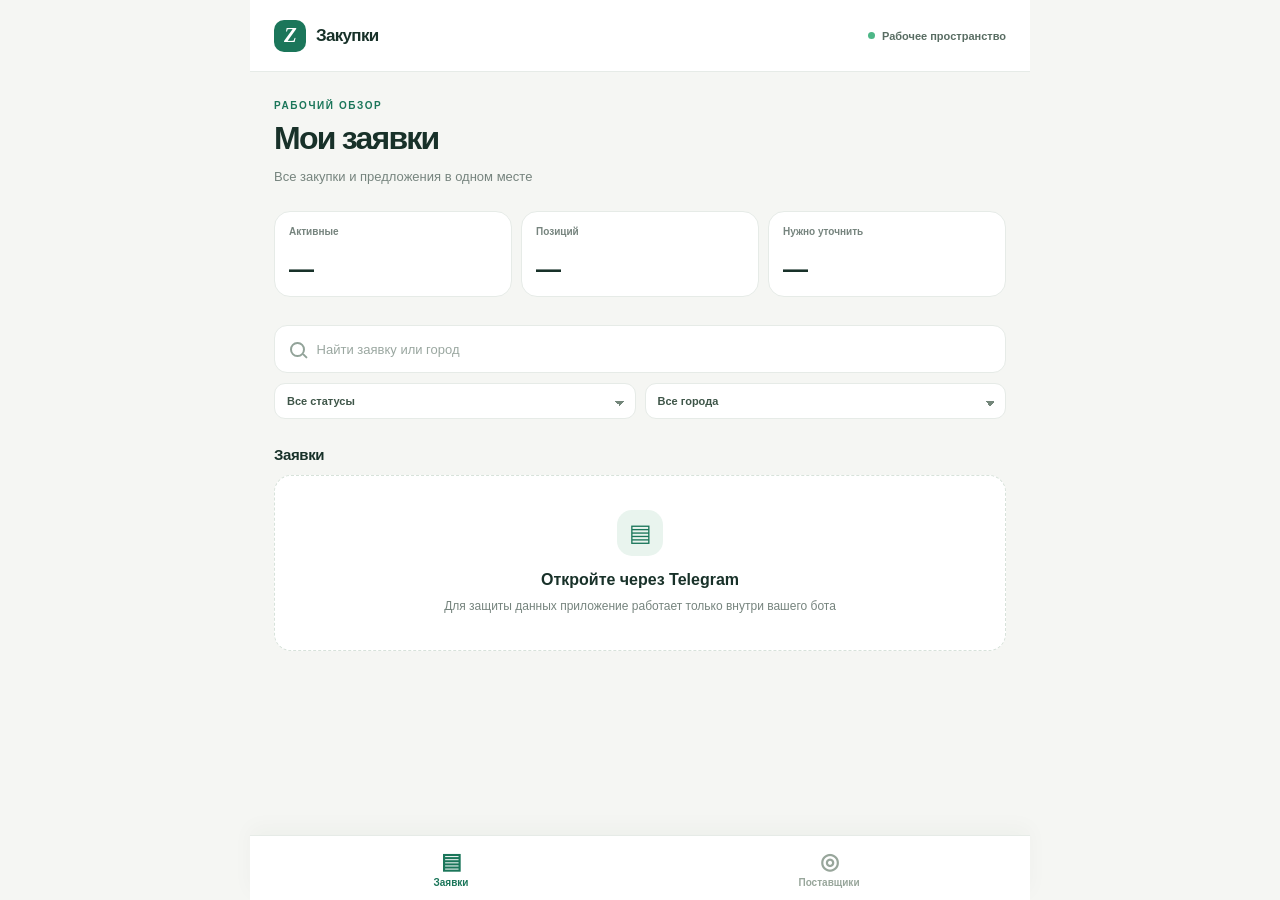
==== mini_app/index.html @ 844bc6dc "Add Telegram procurement mini app" ====
<!doctype html>
<html lang="ru">
<head>
  <meta charset="utf-8">
  <meta name="viewport" content="width=device-width,initial-scale=1,viewport-fit=cover">
  <meta name="theme-color" content="#f5f6f3">
  <title>Закупки · Мои заявки</title>
  <link rel="stylesheet" href="./app.css">
  <script src="https://telegram.org/js/telegram-web-app.js"></script>
  <script defer src="./app.js"></script>
</head>
<body>
  <div class="shell">
    <header class="topbar">
      <div class="brand"><span class="brand-mark">Z</span><span>Закупки</span></div>
      <div class="account"><span class="online-dot"></span><span id="account-name">Рабочее пространство</span></div>
    </header>
    <main>
      <section class="hero">
        <p class="eyebrow">РАБОЧИЙ ОБЗОР</p>
        <h1 id="page-title">Мои заявки</h1>
        <p id="page-subtitle" class="subtitle">Все закупки и предложения в одном месте</p>
      </section>
      <section class="stats" aria-label="Сводка">
        <div class="stat"><span>Активные</span><strong id="active-count">—</strong></div>
        <div class="stat"><span>Позиций</span><strong id="items-count">—</strong></div>
        <div class="stat"><span>Нужно уточнить</span><strong id="attention-count">—</strong></div>
      </section>
      <section id="controls" class="controls">
        <label class="search"><span class="search-icon" aria-hidden="true"></span><input id="search" type="search" placeholder="Найти заявку или город" autocomplete="off" aria-label="Поиск"></label>
        <div class="filter-row">
          <select id="status-filter" aria-label="Статус заявки">
            <option value="">Все статусы</option>
            <option value="draft">Черновик</option>
            <option value="needs_clarification">Нужно уточнить</option>
            <option value="ready">Готова к поиску</option>
            <option value="researching">Поиск</option>
            <option value="contacting">Поставщики</option>
            <option value="evaluating">Оценка</option>
            <option value="report_ready">Отчёт готов</option>
            <option value="selected">Выбрана</option>
            <option value="closed">Закрыта</option>
            <option value="cancelled">Отменена</option>
          </select>
          <select id="city-filter" aria-label="Город"><option value="">Все города</option></select>
        </div>
      </section>
      <section id="list-section" class="list-section">
        <div class="section-head"><h2 id="list-title">Заявки</h2><span id="result-count"></span></div>
        <div id="list" class="list" aria-live="polite"></div>
        <button id="load-more" class="load-more" hidden>Показать ещё</button>
      </section>
    </main>
    <nav class="bottom-nav" aria-label="Разделы">
      <button class="nav-item active" data-tab="cases"><span class="nav-symbol">▤</span><span>Заявки</span></button>
      <button class="nav-item" data-tab="suppliers"><span class="nav-symbol">◎</span><span>Поставщики</span></button>
    </nav>
  </div>
  <dialog id="detail" class="detail">
    <div class="detail-top"><button id="close-detail" class="back" aria-label="Назад">←</button><span>Заявка</span></div>
    <div id="detail-content"></div>
  </dialog>
  <div id="toast" class="toast" role="status" hidden></div>
</body>
</html>
---- mini_app/app.css ----
:root{--bg:#f5f6f3;--surface:#fff;--ink:#183129;--muted:#76847e;--green:#1b765a;--soft:#e9f4ee;--line:#e6ebe7;--amber:#b4782f;--amber-bg:#fff4e5;--red:#b65d54;--red-bg:#fbeeea;font-family:Arial,sans-serif;color:var(--ink)}
*{box-sizing:border-box}body{margin:0;background:var(--bg)}button,input,select{font:inherit}button{cursor:pointer}.shell{max-width:780px;margin:auto;min-height:100vh;padding-bottom:calc(90px + env(safe-area-inset-bottom))}
.topbar{height:72px;padding:0 24px;display:flex;justify-content:space-between;align-items:center;border-bottom:1px solid var(--line);background:var(--surface)}.brand{display:flex;align-items:center;gap:10px;font-size:17px;font-weight:800;letter-spacing:-.04em}.brand-mark{display:grid;place-items:center;width:32px;height:32px;border-radius:10px;background:var(--green);color:white;font-family:Georgia,serif;font-style:italic;font-size:21px}.account{display:flex;align-items:center;gap:7px;max-width:48%;font-size:11px;font-weight:700;color:#596d63;white-space:nowrap;overflow:hidden;text-overflow:ellipsis}.online-dot{flex:none;width:7px;height:7px;border-radius:50%;background:#4db787}
main{padding:28px 24px}.eyebrow{margin:0 0 9px;font:700 10px "DM Sans",sans-serif;letter-spacing:.16em;color:var(--green)}h1{font-size:32px;line-height:1.15;letter-spacing:-.055em;margin:0;font-weight:800}.subtitle{margin:10px 0 0;color:var(--muted);font-size:13px;line-height:1.5}.stats{display:grid;grid-template-columns:repeat(3,1fr);gap:9px;margin:25px 0 28px}.stat{min-height:86px;padding:14px;border:1px solid var(--line);background:white;border-radius:16px;display:flex;flex-direction:column;justify-content:space-between}.stat span{font-size:10px;color:var(--muted);font-weight:700}.stat strong{font-size:25px;letter-spacing:-.06em;line-height:1}
.controls{margin-bottom:27px}.search{height:48px;background:white;border:1px solid var(--line);border-radius:13px;display:flex;align-items:center;gap:10px;padding:0 15px}.search:focus-within{border-color:var(--green);box-shadow:0 0 0 3px #1b765a14}.search input{width:100%;border:0;outline:0;background:transparent;font-size:13px;color:var(--ink)}.search input::placeholder{color:#9aa7a0}.search-icon{width:15px;height:15px;border:2px solid #92a399;border-radius:50%;position:relative}.search-icon:after{content:"";width:6px;height:2px;background:#92a399;position:absolute;right:-5px;bottom:-2px;transform:rotate(45deg);border-radius:2px}.filter-row{display:flex;gap:9px;margin-top:10px}.filter-row select{appearance:none;background:white;border:1px solid var(--line);border-radius:11px;min-width:0;flex:1;padding:11px 27px 11px 12px;color:#3e5548;font-size:11px;font-weight:700;background-image:linear-gradient(45deg,transparent 50%,#73867a 50%),linear-gradient(135deg,#73867a 50%,transparent 50%);background-position:calc(100% - 15px) 17px,calc(100% - 10px) 17px;background-size:5px 5px;background-repeat:no-repeat}
.section-head{display:flex;justify-content:space-between;align-items:center;margin:0 0 12px}.section-head h2{font-size:15px;letter-spacing:-.025em;margin:0}.section-head span{font-size:11px;color:var(--muted);font-weight:700}.list{display:grid;gap:10px}.case-card,.supplier-card{width:100%;text-align:left;background:white;border:1px solid var(--line);border-radius:16px;padding:17px;box-shadow:0 3px 12px #1d3e2905;transition:transform .15s,border-color .15s}.case-card:active,.supplier-card:active{transform:scale(.99)}.case-card:hover,.supplier-card:hover{border-color:#b7d4c3}.card-top{display:flex;justify-content:space-between;gap:12px;align-items:flex-start}.card-title{font-size:14px;font-weight:800;letter-spacing:-.025em;line-height:1.4}.card-chevron{font-size:21px;color:#a8b8ad;line-height:1}.card-meta{display:flex;flex-wrap:wrap;gap:7px 13px;color:var(--muted);font-size:11px;margin-top:10px}.card-foot{display:flex;justify-content:space-between;align-items:center;border-top:1px solid #f0f2ef;margin-top:14px;padding-top:13px;font-size:11px;color:#7a8981}.badge{display:inline-flex;align-items:center;border-radius:7px;padding:5px 8px;background:var(--soft);color:var(--green);font-size:10px;font-weight:800}.badge.warn{background:var(--amber-bg);color:var(--amber)}.badge.mute{background:#eff1f0;color:#697b72}.badge.danger{background:var(--red-bg);color:var(--red)}
.empty{padding:34px 24px;text-align:center;background:white;border:1px dashed #d7e2da;border-radius:17px}.empty-symbol{width:46px;height:46px;margin:0 auto 15px;border-radius:15px;background:var(--soft);color:var(--green);display:grid;place-items:center;font-size:24px}.empty h3{margin:0 0 8px;font-size:16px}.empty p{margin:0;color:var(--muted);font-size:12px;line-height:1.6}.load-more{width:100%;padding:13px;margin-top:14px;border:1px solid var(--line);border-radius:11px;background:white;color:var(--green);font-size:12px;font-weight:800}
.bottom-nav{position:fixed;left:50%;bottom:0;transform:translateX(-50%);width:min(100%,780px);display:flex;z-index:10;background:#fff;border-top:1px solid var(--line);padding:10px 12px calc(9px + env(safe-area-inset-bottom));box-shadow:0 -8px 20px #1d3e2908}.nav-item{flex:1;background:none;border:0;color:#98a69b;display:grid;justify-items:center;gap:2px;font-size:10px;font-weight:800;padding:3px}.nav-item.active{color:var(--green)}.nav-symbol{font-size:22px;line-height:1.2}
.detail{position:fixed;inset:0;width:min(100%,780px);height:100%;max-height:none;margin:auto;border:0;background:var(--bg);padding:0;overflow:auto;color:var(--ink)}.detail::backdrop{background:#10251cb0}.detail-top{height:64px;padding:0 20px;display:flex;align-items:center;gap:17px;background:white;border-bottom:1px solid var(--line);font-size:13px;font-weight:800}.back{border:0;background:none;font-size:23px;color:var(--ink);padding:4px}.detail-body{padding:23px 20px 45px}.detail-body h2{font-size:24px;letter-spacing:-.05em;line-height:1.25;margin:12px 0 5px}.detail-sub{font-size:12px;color:var(--muted);margin:0 0 22px}.info-grid{display:grid;grid-template-columns:1fr 1fr;gap:10px;margin:20px 0}.info-cell,.item-card{background:white;border:1px solid var(--line);border-radius:13px;padding:14px}.info-cell small{display:block;font-size:10px;color:var(--muted);margin-bottom:7px}.info-cell strong{font-size:12px}.detail-body h3{font-size:14px;margin:25px 0 12px}.item-card{margin-bottom:9px}.item-head{display:flex;justify-content:space-between;gap:12px;font-size:12px;font-weight:800}.item-spec{color:var(--muted);font-size:11px;line-height:1.55;white-space:pre-wrap;margin:9px 0 0}.offer-line{border-top:1px solid var(--line);margin-top:12px;padding-top:12px;font-size:11px;color:#4c6757}.offer-line strong{display:block;color:var(--ink);font-size:12px;margin-bottom:3px}.toast{position:fixed;left:50%;bottom:86px;transform:translateX(-50%);background:#183129;color:white;border-radius:11px;padding:11px 16px;font-size:12px;z-index:20}
@media(max-width:380px){main{padding:23px 17px}.topbar{padding:0 17px}.stat{padding:11px}.stat span{font-size:9px}.stat strong{font-size:23px}}
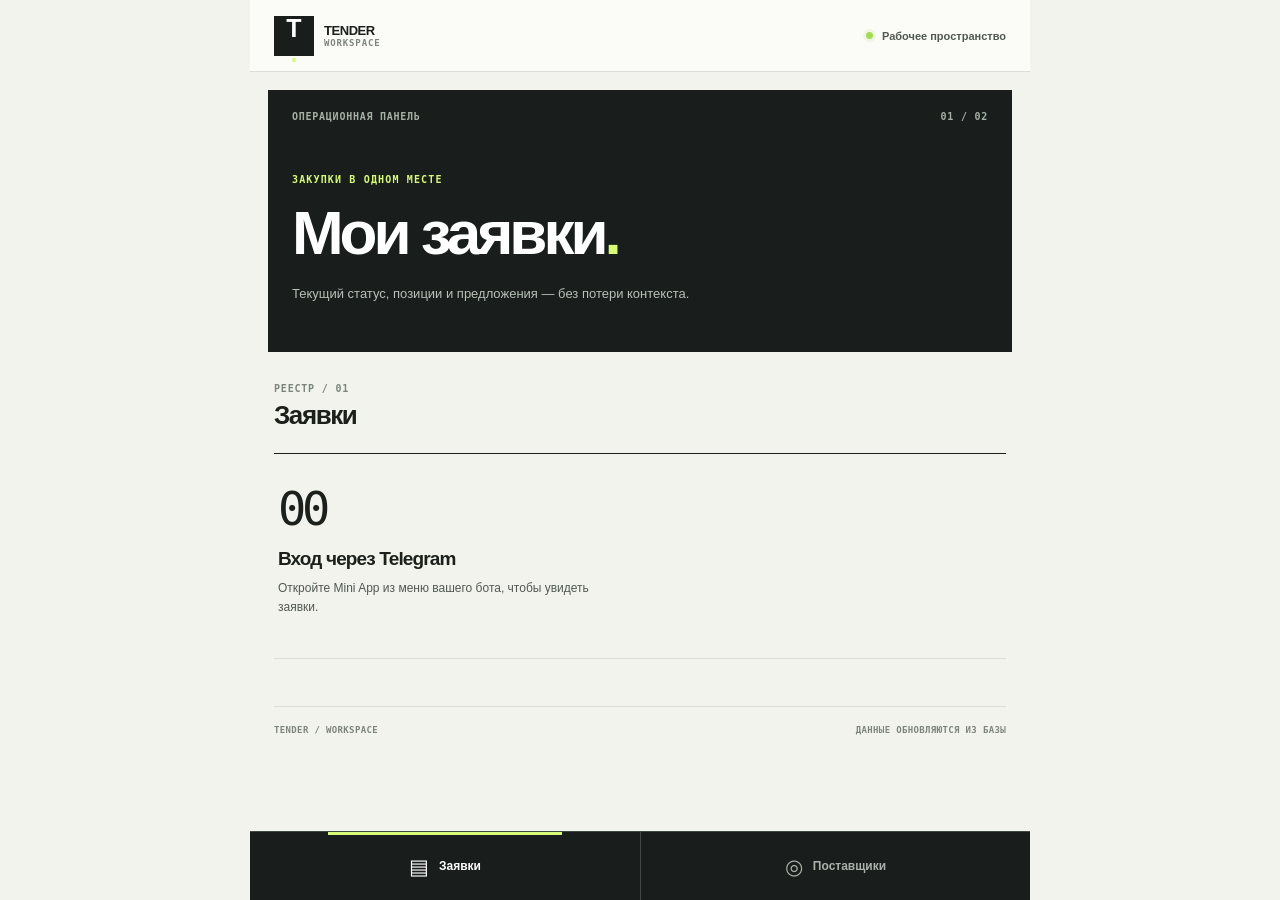
==== commit 7ea41c0e: "Refresh Mini App design and audit production readiness" ====
--- a/mini_app/index.html
+++ b/mini_app/index.html
@@ -3,8 +3,8 @@
 <head>
   <meta charset="utf-8">
   <meta name="viewport" content="width=device-width,initial-scale=1,viewport-fit=cover">
-  <meta name="theme-color" content="#f5f6f3">
-  <title>Закупки · Мои заявки</title>
+  <meta name="theme-color" content="#191d1b">
+  <title>Tender — рабочее пространство</title>
   <link rel="stylesheet" href="./app.css">
   <script src="https://telegram.org/js/telegram-web-app.js"></script>
   <script defer src="./app.js"></script>
@@ -12,52 +12,62 @@
 <body>
   <div class="shell">
     <header class="topbar">
-      <div class="brand"><span class="brand-mark">Z</span><span>Закупки</span></div>
+      <div class="brand" aria-label="Tender">
+        <span class="brand-mark">T<span>.</span></span>
+        <span class="brand-name">TENDER<small>WORKSPACE</small></span>
+      </div>
       <div class="account"><span class="online-dot"></span><span id="account-name">Рабочее пространство</span></div>
     </header>
     <main>
       <section class="hero">
-        <p class="eyebrow">РАБОЧИЙ ОБЗОР</p>
-        <h1 id="page-title">Мои заявки</h1>
-        <p id="page-subtitle" class="subtitle">Все закупки и предложения в одном месте</p>
-      </section>
-      <section class="stats" aria-label="Сводка">
-        <div class="stat"><span>Активные</span><strong id="active-count">—</strong></div>
-        <div class="stat"><span>Позиций</span><strong id="items-count">—</strong></div>
-        <div class="stat"><span>Нужно уточнить</span><strong id="attention-count">—</strong></div>
-      </section>
-      <section id="controls" class="controls">
-        <label class="search"><span class="search-icon" aria-hidden="true"></span><input id="search" type="search" placeholder="Найти заявку или город" autocomplete="off" aria-label="Поиск"></label>
-        <div class="filter-row">
-          <select id="status-filter" aria-label="Статус заявки">
-            <option value="">Все статусы</option>
-            <option value="draft">Черновик</option>
-            <option value="needs_clarification">Нужно уточнить</option>
-            <option value="ready">Готова к поиску</option>
-            <option value="researching">Поиск</option>
-            <option value="contacting">Поставщики</option>
-            <option value="evaluating">Оценка</option>
-            <option value="report_ready">Отчёт готов</option>
-            <option value="selected">Выбрана</option>
-            <option value="closed">Закрыта</option>
-            <option value="cancelled">Отменена</option>
-          </select>
-          <select id="city-filter" aria-label="Город"><option value="">Все города</option></select>
+        <div class="hero-top"><span>ОПЕРАЦИОННАЯ ПАНЕЛЬ</span><span id="page-index">01 / 02</span></div>
+        <div class="hero-copy">
+          <p class="eyebrow">ЗАКУПКИ В ОДНОМ МЕСТЕ</p>
+          <h1><span id="page-title">Мои заявки</span><span class="hero-dot">.</span></h1>
+          <p id="page-subtitle" class="subtitle">Текущий статус, позиции и предложения — без потери контекста.</p>
+        </div>
+        <div class="stats" aria-label="Сводка">
+          <div class="stat"><span>01 / АКТИВНЫЕ</span><strong id="active-count">—</strong></div>
+          <div class="stat"><span>02 / ПОЗИЦИИ</span><strong id="items-count">—</strong></div>
+          <div class="stat stat-alert"><span>03 / УТОЧНИТЬ</span><strong id="attention-count">—</strong></div>
         </div>
       </section>
-      <section id="list-section" class="list-section">
-        <div class="section-head"><h2 id="list-title">Заявки</h2><span id="result-count"></span></div>
+      <section class="registry">
+        <div class="section-head">
+          <div><p id="section-kicker" class="section-kicker">РЕЕСТР / 01</p><h2 id="list-title">Заявки</h2></div>
+          <div class="section-actions"><span id="result-count"></span><button id="refresh" class="refresh" type="button" aria-label="Обновить данные" title="Обновить данные">↻</button></div>
+        </div>
+        <div id="controls" class="controls">
+          <label class="search"><span class="search-icon" aria-hidden="true"></span><input id="search" type="search" placeholder="Поиск по заявкам и городам" autocomplete="off" aria-label="Поиск"></label>
+          <div class="filter-row">
+            <select id="status-filter" aria-label="Статус заявки">
+              <option value="">Все статусы</option>
+              <option value="draft">Черновик</option>
+              <option value="needs_clarification">Нужно уточнить</option>
+              <option value="ready">Готова к поиску</option>
+              <option value="researching">Поиск</option>
+              <option value="contacting">Поставщики</option>
+              <option value="evaluating">Оценка</option>
+              <option value="report_ready">Отчёт готов</option>
+              <option value="selected">Выбрана</option>
+              <option value="closed">Закрыта</option>
+              <option value="cancelled">Отменена</option>
+            </select>
+            <select id="city-filter" aria-label="Город"><option value="">Все города</option></select>
+          </div>
+        </div>
         <div id="list" class="list" aria-live="polite"></div>
-        <button id="load-more" class="load-more" hidden>Показать ещё</button>
+        <button id="load-more" class="load-more" type="button" hidden>ПОКАЗАТЬ ЕЩЁ <span>↓</span></button>
       </section>
+      <footer class="page-foot"><span>TENDER / WORKSPACE</span><span>ДАННЫЕ ОБНОВЛЯЮТСЯ ИЗ БАЗЫ</span></footer>
     </main>
     <nav class="bottom-nav" aria-label="Разделы">
-      <button class="nav-item active" data-tab="cases"><span class="nav-symbol">▤</span><span>Заявки</span></button>
-      <button class="nav-item" data-tab="suppliers"><span class="nav-symbol">◎</span><span>Поставщики</span></button>
+      <button class="nav-item active" data-tab="cases" type="button" aria-pressed="true"><span class="nav-symbol">▤</span><span>Заявки</span></button>
+      <button class="nav-item" data-tab="suppliers" type="button" aria-pressed="false"><span class="nav-symbol">◎</span><span>Поставщики</span></button>
     </nav>
   </div>
   <dialog id="detail" class="detail">
-    <div class="detail-top"><button id="close-detail" class="back" aria-label="Назад">←</button><span>Заявка</span></div>
+    <div class="detail-top"><button id="close-detail" class="back" type="button" aria-label="Назад">←</button><span>КАРТОЧКА ЗАЯВКИ</span><span class="detail-top-mark">T.</span></div>
     <div id="detail-content"></div>
   </dialog>
   <div id="toast" class="toast" role="status" hidden></div>
--- a/mini_app/app.css
+++ b/mini_app/app.css
@@ -1,10 +1,128 @@
-:root{--bg:#f5f6f3;--surface:#fff;--ink:#183129;--muted:#76847e;--green:#1b765a;--soft:#e9f4ee;--line:#e6ebe7;--amber:#b4782f;--amber-bg:#fff4e5;--red:#b65d54;--red-bg:#fbeeea;font-family:Arial,sans-serif;color:var(--ink)}
-*{box-sizing:border-box}body{margin:0;background:var(--bg)}button,input,select{font:inherit}button{cursor:pointer}.shell{max-width:780px;margin:auto;min-height:100vh;padding-bottom:calc(90px + env(safe-area-inset-bottom))}
-.topbar{height:72px;padding:0 24px;display:flex;justify-content:space-between;align-items:center;border-bottom:1px solid var(--line);background:var(--surface)}.brand{display:flex;align-items:center;gap:10px;font-size:17px;font-weight:800;letter-spacing:-.04em}.brand-mark{display:grid;place-items:center;width:32px;height:32px;border-radius:10px;background:var(--green);color:white;font-family:Georgia,serif;font-style:italic;font-size:21px}.account{display:flex;align-items:center;gap:7px;max-width:48%;font-size:11px;font-weight:700;color:#596d63;white-space:nowrap;overflow:hidden;text-overflow:ellipsis}.online-dot{flex:none;width:7px;height:7px;border-radius:50%;background:#4db787}
-main{padding:28px 24px}.eyebrow{margin:0 0 9px;font:700 10px "DM Sans",sans-serif;letter-spacing:.16em;color:var(--green)}h1{font-size:32px;line-height:1.15;letter-spacing:-.055em;margin:0;font-weight:800}.subtitle{margin:10px 0 0;color:var(--muted);font-size:13px;line-height:1.5}.stats{display:grid;grid-template-columns:repeat(3,1fr);gap:9px;margin:25px 0 28px}.stat{min-height:86px;padding:14px;border:1px solid var(--line);background:white;border-radius:16px;display:flex;flex-direction:column;justify-content:space-between}.stat span{font-size:10px;color:var(--muted);font-weight:700}.stat strong{font-size:25px;letter-spacing:-.06em;line-height:1}
-.controls{margin-bottom:27px}.search{height:48px;background:white;border:1px solid var(--line);border-radius:13px;display:flex;align-items:center;gap:10px;padding:0 15px}.search:focus-within{border-color:var(--green);box-shadow:0 0 0 3px #1b765a14}.search input{width:100%;border:0;outline:0;background:transparent;font-size:13px;color:var(--ink)}.search input::placeholder{color:#9aa7a0}.search-icon{width:15px;height:15px;border:2px solid #92a399;border-radius:50%;position:relative}.search-icon:after{content:"";width:6px;height:2px;background:#92a399;position:absolute;right:-5px;bottom:-2px;transform:rotate(45deg);border-radius:2px}.filter-row{display:flex;gap:9px;margin-top:10px}.filter-row select{appearance:none;background:white;border:1px solid var(--line);border-radius:11px;min-width:0;flex:1;padding:11px 27px 11px 12px;color:#3e5548;font-size:11px;font-weight:700;background-image:linear-gradient(45deg,transparent 50%,#73867a 50%),linear-gradient(135deg,#73867a 50%,transparent 50%);background-position:calc(100% - 15px) 17px,calc(100% - 10px) 17px;background-size:5px 5px;background-repeat:no-repeat}
-.section-head{display:flex;justify-content:space-between;align-items:center;margin:0 0 12px}.section-head h2{font-size:15px;letter-spacing:-.025em;margin:0}.section-head span{font-size:11px;color:var(--muted);font-weight:700}.list{display:grid;gap:10px}.case-card,.supplier-card{width:100%;text-align:left;background:white;border:1px solid var(--line);border-radius:16px;padding:17px;box-shadow:0 3px 12px #1d3e2905;transition:transform .15s,border-color .15s}.case-card:active,.supplier-card:active{transform:scale(.99)}.case-card:hover,.supplier-card:hover{border-color:#b7d4c3}.card-top{display:flex;justify-content:space-between;gap:12px;align-items:flex-start}.card-title{font-size:14px;font-weight:800;letter-spacing:-.025em;line-height:1.4}.card-chevron{font-size:21px;color:#a8b8ad;line-height:1}.card-meta{display:flex;flex-wrap:wrap;gap:7px 13px;color:var(--muted);font-size:11px;margin-top:10px}.card-foot{display:flex;justify-content:space-between;align-items:center;border-top:1px solid #f0f2ef;margin-top:14px;padding-top:13px;font-size:11px;color:#7a8981}.badge{display:inline-flex;align-items:center;border-radius:7px;padding:5px 8px;background:var(--soft);color:var(--green);font-size:10px;font-weight:800}.badge.warn{background:var(--amber-bg);color:var(--amber)}.badge.mute{background:#eff1f0;color:#697b72}.badge.danger{background:var(--red-bg);color:var(--red)}
-.empty{padding:34px 24px;text-align:center;background:white;border:1px dashed #d7e2da;border-radius:17px}.empty-symbol{width:46px;height:46px;margin:0 auto 15px;border-radius:15px;background:var(--soft);color:var(--green);display:grid;place-items:center;font-size:24px}.empty h3{margin:0 0 8px;font-size:16px}.empty p{margin:0;color:var(--muted);font-size:12px;line-height:1.6}.load-more{width:100%;padding:13px;margin-top:14px;border:1px solid var(--line);border-radius:11px;background:white;color:var(--green);font-size:12px;font-weight:800}
-.bottom-nav{position:fixed;left:50%;bottom:0;transform:translateX(-50%);width:min(100%,780px);display:flex;z-index:10;background:#fff;border-top:1px solid var(--line);padding:10px 12px calc(9px + env(safe-area-inset-bottom));box-shadow:0 -8px 20px #1d3e2908}.nav-item{flex:1;background:none;border:0;color:#98a69b;display:grid;justify-items:center;gap:2px;font-size:10px;font-weight:800;padding:3px}.nav-item.active{color:var(--green)}.nav-symbol{font-size:22px;line-height:1.2}
-.detail{position:fixed;inset:0;width:min(100%,780px);height:100%;max-height:none;margin:auto;border:0;background:var(--bg);padding:0;overflow:auto;color:var(--ink)}.detail::backdrop{background:#10251cb0}.detail-top{height:64px;padding:0 20px;display:flex;align-items:center;gap:17px;background:white;border-bottom:1px solid var(--line);font-size:13px;font-weight:800}.back{border:0;background:none;font-size:23px;color:var(--ink);padding:4px}.detail-body{padding:23px 20px 45px}.detail-body h2{font-size:24px;letter-spacing:-.05em;line-height:1.25;margin:12px 0 5px}.detail-sub{font-size:12px;color:var(--muted);margin:0 0 22px}.info-grid{display:grid;grid-template-columns:1fr 1fr;gap:10px;margin:20px 0}.info-cell,.item-card{background:white;border:1px solid var(--line);border-radius:13px;padding:14px}.info-cell small{display:block;font-size:10px;color:var(--muted);margin-bottom:7px}.info-cell strong{font-size:12px}.detail-body h3{font-size:14px;margin:25px 0 12px}.item-card{margin-bottom:9px}.item-head{display:flex;justify-content:space-between;gap:12px;font-size:12px;font-weight:800}.item-spec{color:var(--muted);font-size:11px;line-height:1.55;white-space:pre-wrap;margin:9px 0 0}.offer-line{border-top:1px solid var(--line);margin-top:12px;padding-top:12px;font-size:11px;color:#4c6757}.offer-line strong{display:block;color:var(--ink);font-size:12px;margin-bottom:3px}.toast{position:fixed;left:50%;bottom:86px;transform:translateX(-50%);background:#183129;color:white;border-radius:11px;padding:11px 16px;font-size:12px;z-index:20}
-@media(max-width:380px){main{padding:23px 17px}.topbar{padding:0 17px}.stat{padding:11px}.stat span{font-size:9px}.stat strong{font-size:23px}}
+:root {
+  --paper: #f3f3ee;
+  --surface: #fbfbf8;
+  --ink: #1b201c;
+  --ink-soft: #4f5951;
+  --muted: #7b857c;
+  --line: #d9ded6;
+  --lime: #d5fb78;
+  --dark: #191d1b;
+  --dark-line: #404942;
+  --danger: #a34139;
+  --warning: #8a5a16;
+  color: var(--ink);
+  font-family: -apple-system, BlinkMacSystemFont, "Segoe UI", Arial, sans-serif;
+  font-synthesis: none;
+}
+* { box-sizing: border-box; }
+[hidden] { display: none !important; }
+html { background: var(--paper); }
+body { margin: 0; min-width: 320px; }
+button, input, select { font: inherit; }
+button { cursor: pointer; }
+button:focus-visible, input:focus-visible, select:focus-visible { outline: 2px solid #71962e; outline-offset: 3px; }
+.shell { max-width: 780px; min-height: 100vh; margin: auto; background: var(--paper); padding-bottom: calc(78px + env(safe-area-inset-bottom)); }
+.topbar { height: 72px; padding: 0 24px; display: flex; align-items: center; justify-content: space-between; background: var(--surface); border-bottom: 1px solid var(--line); }
+.brand { display: flex; align-items: center; gap: 10px; color: var(--ink); }
+.brand-mark { width: 40px; height: 40px; display: grid; place-items: center; background: var(--dark); color: white; font-size: 25px; line-height: 1; font-weight: 850; letter-spacing: -.11em; padding-right: 3px; }
+.brand-mark span { color: var(--lime); }
+.brand-name { display: grid; gap: 2px; font-size: 13px; line-height: 1; letter-spacing: -.035em; font-weight: 850; }
+.brand-name small { color: var(--muted); font: 600 9px/1 ui-monospace, SFMono-Regular, Consolas, monospace; letter-spacing: .095em; }
+.account { display: flex; align-items: center; gap: 9px; color: var(--ink-soft); font-size: 11px; font-weight: 650; max-width: 46%; min-width: 0; }
+.account > span:last-child { white-space: nowrap; overflow: hidden; text-overflow: ellipsis; }
+.online-dot { flex: none; width: 7px; height: 7px; border-radius: 50%; background: #a4db56; box-shadow: 0 0 0 3px #a4db5626; }
+.hero { background: var(--dark); color: white; margin: 18px 18px 0; padding: 20px 24px 0; }
+.hero-top { display: flex; justify-content: space-between; color: #a5b0a6; font: 600 10px/1.3 ui-monospace, SFMono-Regular, Consolas, monospace; letter-spacing: .075em; }
+.hero-copy { padding: 50px 0 47px; }
+.eyebrow { margin: 0 0 15px; color: var(--lime); font: 600 10px/1.3 ui-monospace, SFMono-Regular, Consolas, monospace; letter-spacing: .115em; }
+h1 { margin: 0; font-size: clamp(38px, 9vw, 62px); line-height: 1.04; font-weight: 760; letter-spacing: -.065em; }
+.hero-dot { color: var(--lime); }
+.subtitle { max-width: 490px; margin: 18px 0 0; color: #b7c1b8; font-size: 13px; line-height: 1.65; }
+.stats { display: grid; grid-template-columns: repeat(3, 1fr); border-top: 1px solid var(--dark-line); }
+.stat { min-height: 101px; padding: 18px 12px 20px 0; display: flex; flex-direction: column; justify-content: space-between; }
+.stat + .stat { border-left: 1px solid var(--dark-line); padding-left: 19px; }
+.stat span { color: #aab4aa; font: 600 9px/1.3 ui-monospace, SFMono-Regular, Consolas, monospace; letter-spacing: .065em; }
+.stat strong { color: white; font-size: 33px; line-height: 1; letter-spacing: -.07em; font-weight: 650; }
+.stat-alert strong { color: var(--lime); }
+.registry { margin: 0 18px; padding: 30px 6px 0; }
+.section-head { display: flex; justify-content: space-between; align-items: end; gap: 12px; margin-bottom: 22px; }
+.section-kicker { margin: 0 0 6px; font: 650 10px/1.3 ui-monospace, SFMono-Regular, Consolas, monospace; letter-spacing: .08em; color: var(--muted); }
+.section-head h2 { margin: 0; font-size: 26px; line-height: 1.15; letter-spacing: -.055em; font-weight: 740; }
+.section-actions { display: flex; align-items: center; gap: 13px; color: var(--muted); font: 600 10px ui-monospace, SFMono-Regular, Consolas, monospace; white-space: nowrap; }
+.refresh { width: 38px; height: 38px; border: 1px solid var(--ink); background: none; color: var(--ink); font-size: 22px; line-height: 1; transition: background .15s, color .15s; }
+.refresh:hover { background: var(--ink); color: white; }
+.controls { margin-bottom: 22px; }
+.search { display: flex; height: 54px; align-items: center; gap: 14px; background: var(--surface); border: 1px solid var(--ink); padding: 0 17px; }
+.search:focus-within { box-shadow: inset 0 -3px var(--lime); }
+.search input { min-width: 0; width: 100%; height: 100%; border: 0; outline: 0; background: none; font-size: 13px; color: var(--ink); }
+.search input::placeholder { color: #879087; }
+.search-icon { width: 15px; height: 15px; border: 1.8px solid var(--ink); border-radius: 50%; position: relative; flex: none; }
+.search-icon::after { content: ""; width: 7px; height: 1.8px; background: var(--ink); position: absolute; right: -5px; bottom: -2px; transform: rotate(45deg); }
+.filter-row { display: flex; gap: 9px; margin-top: 9px; }
+.filter-row select { appearance: none; min-width: 0; height: 44px; flex: 1; color: var(--ink); background: var(--surface); border: 1px solid var(--line); border-radius: 0; padding: 0 31px 0 14px; font-size: 11px; font-weight: 650; background-image: linear-gradient(45deg, transparent 50%, var(--ink-soft) 50%), linear-gradient(135deg, var(--ink-soft) 50%, transparent 50%); background-position: calc(100% - 17px) 19px, calc(100% - 12px) 19px; background-size: 5px 5px; background-repeat: no-repeat; }
+.filter-row select:focus { border-color: var(--ink); }
+.list { border-top: 1px solid var(--ink); }
+.record { width: 100%; display: grid; grid-template-columns: 42px minmax(0, 1fr) 14px; gap: 15px; text-align: left; align-items: start; border: 0; border-bottom: 1px solid var(--line); background: transparent; color: var(--ink); padding: 20px 4px 20px 0; transition: background .15s, padding .15s; }
+button.record:hover { background: #e8ebdf; padding-left: 8px; }
+.record-index { padding-top: 3px; color: var(--muted); font: 600 10px/1.5 ui-monospace, SFMono-Regular, Consolas, monospace; }
+.record-body { min-width: 0; }
+.record-title { display: block; font-size: 15px; font-weight: 720; line-height: 1.35; letter-spacing: -.035em; overflow-wrap: anywhere; }
+.record-meta { display: flex; flex-wrap: wrap; gap: 5px 8px; color: var(--ink-soft); font-size: 11px; line-height: 1.4; margin-top: 9px; }
+.record-meta span + span::before { content: "/"; color: #afb7ac; margin-right: 8px; }
+.record-bottom { display: flex; justify-content: space-between; align-items: center; gap: 10px; margin-top: 17px; color: var(--muted); font: 600 10px/1.4 ui-monospace, SFMono-Regular, Consolas, monospace; }
+.record-arrow { color: var(--ink); font-size: 20px; font-weight: 350; line-height: 1; }
+.badge { display: inline-flex; align-items: center; min-height: 23px; border: 1px solid #b6cabc; background: #eaf1e6; color: #385a40; padding: 3px 8px; font: 700 10px/1.2 -apple-system, BlinkMacSystemFont, "Segoe UI", Arial, sans-serif; white-space: nowrap; }
+.badge.warn { border-color: #e6c998; background: #f8edcf; color: var(--warning); }
+.badge.mute { border-color: #cdd2c9; background: #e9ebe5; color: #5d665c; }
+.badge.danger { border-color: #e1bdb6; background: #f5e6e3; color: var(--danger); }
+.empty { padding: 31px 4px 40px; border-bottom: 1px solid var(--line); }
+.empty-symbol { display: block; color: var(--ink); font: 500 47px/1 ui-monospace, SFMono-Regular, Consolas, monospace; letter-spacing: -.09em; margin-bottom: 16px; }
+.empty h3 { margin: 0 0 8px; font-size: 19px; line-height: 1.2; letter-spacing: -.045em; }
+.empty p { margin: 0; max-width: 320px; color: var(--ink-soft); font-size: 12px; line-height: 1.65; }
+.load-more { display: flex; align-items: center; justify-content: space-between; width: 100%; min-height: 48px; margin-top: 14px; padding: 0 15px; border: 1px solid var(--ink); background: transparent; color: var(--ink); font: 650 11px ui-monospace, SFMono-Regular, Consolas, monospace; letter-spacing: .06em; }
+.load-more:hover { background: var(--lime); }
+.load-more span { font-size: 20px; line-height: 1; }
+.page-foot { display: flex; justify-content: space-between; gap: 12px; margin: 47px 24px 0; padding: 17px 0; border-top: 1px solid var(--line); color: var(--muted); font: 600 9px/1.4 ui-monospace, SFMono-Regular, Consolas, monospace; letter-spacing: .04em; }
+.bottom-nav { position: fixed; z-index: 10; left: 50%; bottom: 0; transform: translateX(-50%); display: grid; grid-template-columns: 1fr 1fr; width: min(100%, 780px); min-height: calc(69px + env(safe-area-inset-bottom)); padding-bottom: env(safe-area-inset-bottom); background: var(--dark); border-top: 1px solid var(--dark-line); }
+.nav-item { display: flex; align-items: center; justify-content: center; gap: 10px; position: relative; border: 0; background: transparent; color: #a9b2aa; font-size: 12px; font-weight: 650; }
+.nav-item + .nav-item { border-left: 1px solid var(--dark-line); }
+.nav-item.active { color: white; }
+.nav-item.active::before { content: ""; position: absolute; top: 0; left: 20%; right: 20%; height: 3px; background: var(--lime); }
+.nav-symbol { font-size: 21px; line-height: 1; font-weight: 400; }
+.detail { position: fixed; inset: 0; width: min(100%, 780px); max-width: 780px; height: 100%; max-height: none; margin: auto; padding: 0; border: 0; background: var(--paper); color: var(--ink); overflow: auto; }
+.detail::backdrop { background: #0c100cba; }
+.detail-top { height: 62px; display: flex; align-items: center; gap: 12px; padding: 0 22px; background: var(--dark); color: white; font: 650 10px ui-monospace, SFMono-Regular, Consolas, monospace; letter-spacing: .07em; }
+.detail-top-mark { margin-left: auto; color: var(--lime); font-size: 22px; font-weight: 850; letter-spacing: -.08em; }
+.back { width: 35px; height: 35px; padding: 0; border: 1px solid var(--dark-line); background: transparent; color: white; font-size: 22px; line-height: 1; }
+.detail-body { padding: 24px 22px 55px; }
+.detail-body > .badge { margin: 0 0 20px; }
+.detail-body h2 { margin: 0 0 9px; font-size: 30px; line-height: 1.14; letter-spacing: -.065em; }
+.detail-sub { margin: 0 0 24px; color: var(--ink-soft); font-size: 12px; line-height: 1.5; }
+.info-grid { display: grid; grid-template-columns: 1fr 1fr; border-top: 1px solid var(--ink); border-bottom: 1px solid var(--line); }
+.info-cell { min-height: 79px; padding: 16px 10px 12px 0; border-bottom: 1px solid var(--line); }
+.info-cell:nth-child(even) { padding-left: 16px; border-left: 1px solid var(--line); }
+.info-cell:nth-last-child(-n+2) { border-bottom: 0; }
+.info-cell small { display: block; margin-bottom: 8px; color: var(--muted); font: 650 10px ui-monospace, SFMono-Regular, Consolas, monospace; text-transform: uppercase; }
+.info-cell strong { font-size: 12px; font-weight: 700; }
+.detail-body h3 { margin: 29px 0 0; padding-bottom: 10px; border-bottom: 1px solid var(--ink); font-size: 16px; letter-spacing: -.035em; }
+.item-card { padding: 17px 0; border-bottom: 1px solid var(--line); }
+.item-head { display: flex; justify-content: space-between; gap: 10px; align-items: flex-start; font-size: 13px; line-height: 1.45; font-weight: 700; }
+.item-head .badge { flex: none; }
+.item-spec { margin: 9px 0 0; color: var(--ink-soft); font-size: 11px; line-height: 1.55; white-space: pre-wrap; }
+.offer-line { margin-top: 13px; padding: 12px 13px; border-left: 2px solid var(--ink); background: #e8ece3; color: var(--ink-soft); font-size: 11px; line-height: 1.5; }
+.offer-line strong { display: block; margin-bottom: 2px; color: var(--ink); font-size: 12px; }
+.toast { position: fixed; z-index: 20; bottom: 87px; left: 50%; transform: translateX(-50%); width: max-content; max-width: 88vw; padding: 12px 17px; background: var(--dark); color: white; font-size: 12px; }
+@media (max-width: 420px) {
+  .topbar { height: 66px; padding: 0 17px; }
+  .hero { margin: 0; padding: 17px 19px 0; }
+  .hero-copy { padding: 47px 0 39px; }
+  .hero-top { font-size: 9px; }
+  .stat { min-height: 94px; padding: 15px 5px 16px 0; }
+  .stat + .stat { padding-left: 11px; }
+  .stat span { font-size: 8px; }
+  .stat strong { font-size: 30px; }
+  .registry { margin: 0; padding: 28px 19px 0; }
+  .record { grid-template-columns: 30px minmax(0, 1fr) 12px; gap: 8px; }
+  .page-foot { margin: 43px 19px 0; font-size: 8px; }
+}
+@media (prefers-reduced-motion: reduce) { *, *::before, *::after { scroll-behavior: auto !important; transition: none !important; } }
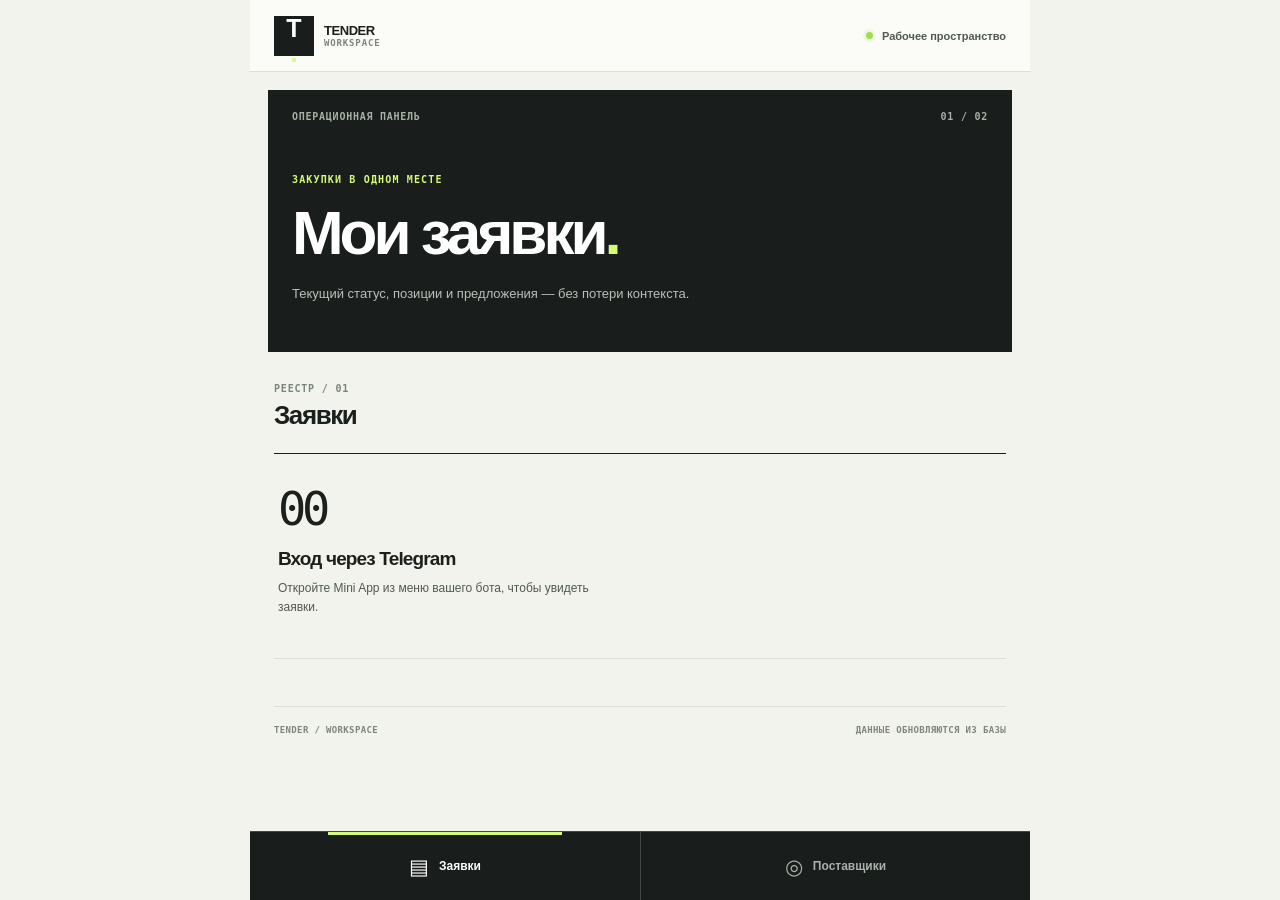
==== commit 0a6ca93b: "Add authenticated WhatsApp account controls to Mini App" ====
--- a/mini_app/index.html
+++ b/mini_app/index.html
@@ -5,9 +5,9 @@
   <meta name="viewport" content="width=device-width,initial-scale=1,viewport-fit=cover">
   <meta name="theme-color" content="#191d1b">
   <title>Tender — рабочее пространство</title>
-  <link rel="stylesheet" href="./app.css">
+  <link rel="stylesheet" href="./app.css?v=20261019-stages-3">
   <script src="https://telegram.org/js/telegram-web-app.js"></script>
-  <script defer src="./app.js"></script>
+  <script defer src="./app.js?v=20261019-stages-3"></script>
 </head>
 <body>
   <div class="shell">
@@ -31,6 +31,14 @@
           <div class="stat"><span>02 / ПОЗИЦИИ</span><strong id="items-count">—</strong></div>
           <div class="stat stat-alert"><span>03 / УТОЧНИТЬ</span><strong id="attention-count">—</strong></div>
         </div>
+      </section>
+      <section id="whatsapp-operator" class="wa-operator" hidden aria-labelledby="wa-operator-title">
+        <div class="wa-operator-head">
+          <div><p class="section-kicker">КОНТРОЛЬ / WHATSAPP</p><h2 id="wa-operator-title">Аккаунт и неопределённые отправки</h2></div>
+          <button id="wa-operator-refresh" class="refresh" type="button" aria-label="Обновить WhatsApp статус">↻</button>
+        </div>
+        <p class="data-note">Закрепление аккаунта не снимает удержание или размыкание контура. Неопределённые отправки не повторяются автоматически.</p>
+        <div id="wa-account-list" aria-live="polite"></div>
       </section>
       <section class="registry">
         <div class="section-head">
--- a/mini_app/app.css
+++ b/mini_app/app.css
@@ -105,10 +105,150 @@
 .info-cell small { display: block; margin-bottom: 8px; color: var(--muted); font: 650 10px ui-monospace, SFMono-Regular, Consolas, monospace; text-transform: uppercase; }
 .info-cell strong { font-size: 12px; font-weight: 700; }
 .detail-body h3 { margin: 29px 0 0; padding-bottom: 10px; border-bottom: 1px solid var(--ink); font-size: 16px; letter-spacing: -.035em; }
+.detail-options { display: flex; flex-wrap: wrap; align-items: center; gap: 8px; margin-top: 18px; }
+.detail-options > span { width: 100%; color: var(--muted); font: 650 10px ui-monospace, SFMono-Regular, Consolas, monospace; letter-spacing: .06em; }
+.detail-option { display: inline-flex; align-items: center; gap: 7px; min-height: 34px; padding: 0 9px; border: 1px solid var(--line); background: var(--surface); font-size: 11px; font-weight: 650; }
+.detail-option input { accent-color: #597a20; }
+.field-options { width: 100%; border: 1px solid var(--line); background: var(--surface); }
+.field-options summary { cursor: pointer; padding: 10px 12px; font-size: 11px; font-weight: 700; }
+.field-options-grid { display: flex; flex-wrap: wrap; gap: 7px; max-height: 220px; overflow: auto; padding: 0 10px 12px; }
 .item-card { padding: 17px 0; border-bottom: 1px solid var(--line); }
 .item-head { display: flex; justify-content: space-between; gap: 10px; align-items: flex-start; font-size: 13px; line-height: 1.45; font-weight: 700; }
-.item-head .badge { flex: none; }
+.item-head .badge { flex: none; max-width: 100%; white-space: normal; overflow-wrap: anywhere; }
+.item-statuses { display: flex; min-width: 0; max-width: 100%; flex-wrap: wrap; justify-content: end; gap: 5px; }
+.delivery-badge { background: #d5fb78; color: #253315; }
+.delivery-section { margin-top: 22px; }
+.delivery-entry { margin-top: 12px; border-color: var(--ink); }
+.delivery-cargo { max-height: 225px; overflow: auto; border: 1px solid var(--line); background: white; }
+.delivery-cargo-row { display: grid; grid-template-columns: minmax(0,1fr) 105px; align-items: center; gap: 10px; padding: 8px; border-bottom: 1px solid var(--line); font-size: 11px; }
+.delivery-cargo-row:last-child { border-bottom: 0; }
+.delivery-cargo-row input { width: 100%; min-width: 0; height: 32px; padding: 0 6px; border: 1px solid var(--line); }
+.delivery-cargo-row select { grid-column: 1 / -1; width: 100%; min-width: 0; height: 32px; padding: 0 6px; border: 1px solid var(--line); background: white; font-size: 11px; }
+.delivery-card { margin-top: 12px; padding: 13px; border: 1px solid var(--line); background: var(--surface); }
+.delivery-card-head { display: flex; align-items: start; justify-content: space-between; gap: 10px; font-size: 12px; }
+.delivery-card .record-meta { margin: 9px 0; }
+.delivery-actions { margin-top: 12px; flex-wrap: wrap; }
+.closure-panel { margin-top: 22px; padding: 0 0 16px; border-bottom: 1px solid var(--line); }
+.closure-panel h3 { margin-top: 0; }
+.closure-finance { margin: 10px 0; }
+.closure-issues { max-height: 250px; overflow: auto; padding: 12px; border: 1px solid #ddbcae; background: #fff7f2; font-size: 11px; }
+.closure-issues strong { color: var(--danger); }
+.closure-issues p { margin: 8px 0 0; line-height: 1.5; }
+.closure-ready { padding: 10px 12px; background: #e8f5d5; font-size: 11px; font-weight: 700; }
+.closure-panel .entry-submit { margin-top: 10px; }
+.purchase-lines { max-height: 270px; overflow: auto; border: 1px solid var(--line); background: white; }
+.purchase-line { padding: 10px; border-bottom: 1px solid var(--line); }
+.purchase-line:last-child { border-bottom: 0; }
+.purchase-line > strong { display: block; margin-bottom: 7px; font-size: 11px; }
+.purchase-line-controls { display: grid; grid-template-columns: 1fr 1fr; gap: 6px; }
+.purchase-line-controls input,.purchase-line-controls select { width: 100%; min-width: 0; min-height: 34px; padding: 0 6px; border: 1px solid var(--line); background: white; font-size: 11px; }
+.purchase-line-controls select { grid-column: 1 / -1; }
 .item-spec { margin: 9px 0 0; color: var(--ink-soft); font-size: 11px; line-height: 1.55; white-space: pre-wrap; }
+.item-field { display: grid; grid-template-columns: minmax(105px, 39%) minmax(0, 1fr); gap: 12px; padding: 8px 0; border-bottom: 1px solid var(--line); font-size: 11px; line-height: 1.5; }
+.item-field span { color: var(--muted); }
+.item-field strong { font-weight: 650; white-space: pre-wrap; overflow-wrap: anywhere; }
+.item-tender-price { display: flex; align-items: end; gap: 8px; margin: 10px 0;
+  padding: 10px; border: 1px solid var(--line); background: var(--surface); }
+.item-tender-price label { display: grid; gap: 5px; flex: 1; font-size: 10px; font-weight: 700; }
+.item-tender-price input { width: 100%; height: 38px; padding: 0 8px; border: 1px solid var(--line);
+  background: white; color: var(--ink); font-size: 12px; }
+.item-tender-price button { min-height: 38px; padding: 0 10px; }
+.outreach-drafts { margin: 16px 0; border: 1px solid var(--line); background: var(--surface); }
+.outreach-drafts > summary { cursor: pointer; padding: 12px; font-size: 12px; font-weight: 750; }
+.outreach-drafts-content { padding: 0 12px 12px; max-height: 470px; overflow: auto; }
+.outreach-controls { display: flex; gap: 8px; position: sticky; top: 0; z-index: 1;
+  padding: 8px 0; background: var(--surface); }
+.outreach-controls button { padding: 0 10px; }
+.outreach-draft { display: grid; grid-template-columns: 20px minmax(0,1fr); gap: 8px;
+  padding: 9px 0; border-top: 1px solid var(--line); }
+.outreach-draft input { margin-top: 3px; }
+.outreach-draft-text strong,.outreach-draft-text small { display: block; }
+.outreach-draft-text small { margin-top: 3px; color: var(--muted); }
+.outreach-draft-text p { margin: 7px 0 0; white-space: pre-wrap; line-height: 1.45; }
+.item-offers { margin-top: 12px; }
+.offer-section-title { margin: 14px 0 4px; font-size: 12px; color: var(--ink); }
+.other-offers { margin-top: 14px; border: 1px solid var(--line); }
+.other-offers > summary { cursor: pointer; min-height: 39px; display: flex; align-items: center;
+  padding: 0 12px; background: var(--dark); color: white; font-size: 11px; font-weight: 700; }
+.other-offers[open] > summary { background: #394438; }
+.other-offers .offer-list { padding: 0 10px 10px; }
+.offer-rank { padding: 3px 7px; background: #cce7aa; color: #223a1b; font-weight: 800; }
+.offer-blockers { margin: 9px 0 0; color: #814c24; }
+.offer-ready { margin: 9px 0 0; color: #315e2a; font-weight: 700; }
+.technical-review { margin-top: 9px; border: 1px solid var(--line); background: white; }
+.technical-review > summary { cursor: pointer; padding: 9px 10px; font-weight: 700; }
+.technical-review > .data-note { padding: 0 10px; white-space: pre-wrap; }
+.technical-assistant { padding: 10px; border-top: 1px solid var(--line); background: var(--surface); }
+.technical-assistant > .data-note { margin: 8px 0; }
+.item-requirements-panel { margin-top: 9px; border: 1px solid var(--line); background: var(--surface); }
+.item-requirements-panel > summary { cursor: pointer; padding: 10px; font-size: 11px; font-weight: 700; }
+.item-requirements-panel > .data-note { margin: 0; padding: 0 10px 9px; font-size: 11px; line-height: 1.5; }
+.item-requirements-list { display: grid; gap: 8px; margin: 0; padding: 0 10px 10px; list-style: none; }
+.item-requirement-row { display: grid; gap: 4px; padding: 8px; border-left: 2px solid #a8c860; background: white; font-size: 11px; overflow-wrap: anywhere; }
+.item-requirement-row small { color: var(--muted); font-size: 10px; line-height: 1.45; }
+.item-requirement-form { display: grid; gap: 9px; padding: 10px; border-top: 1px solid var(--line); }
+.item-requirement-form .entry-field { display: grid; gap: 5px; font-size: 10px; font-weight: 650; }
+.item-requirement-form input, .item-requirement-form select { min-width: 0; width: 100%; min-height: 39px; padding: 8px; border: 1px solid var(--line); background: white; color: var(--ink); font-size: 12px; }
+.item-requirement-hard { display: flex; gap: 8px; align-items: center; font-size: 11px; }
+.item-requirement-hard input { width: 18px; min-height: 18px; accent-color: #597a20; }
+.technical-suggestions { display: grid; gap: 8px; }
+.technical-suggestion { padding: 9px; border: 1px solid var(--line); background: white;
+  overflow-wrap: anywhere; }
+.technical-suggestion p { margin: 6px 0; }
+.technical-suggestion blockquote { margin: 8px 0; padding: 7px 9px; border-left: 3px solid var(--ink);
+  background: var(--surface); white-space: pre-wrap; }
+.technical-suggestion button { min-height: 34px; }
+.technical-check { display: grid; gap: 6px; padding: 10px; border-top: 1px solid var(--line); }
+.technical-check > strong { font-size: 11px; }
+.technical-note { width: 100%; min-height: 64px; border: 1px solid var(--line); padding: 8px;
+  background: var(--surface); color: var(--ink); font: inherit; resize: vertical; }
+.technical-actions { display: flex; flex-wrap: wrap; gap: 6px; }
+.technical-actions button { min-height: 34px; padding: 0 10px; }
+.item-offers summary { cursor: pointer; min-height: 39px; display: flex; align-items: center; padding: 0 12px; background: var(--dark); color: white; font-size: 11px; font-weight: 700; }
+.item-offers[open] summary { background: #394438; }
+.item-expenses { margin-top: 10px; border: 1px solid var(--line); }
+.item-expenses summary { cursor: pointer; padding: 10px 12px; background: var(--surface); font-size: 11px; font-weight: 700; }
+.item-expenses .item-field { padding: 8px 12px; }
+.offer-search { width: 100%; height: 39px; margin-top: 8px; padding: 0 11px; border: 1px solid var(--line); background: var(--surface); font-size: 11px; }
+.item-filter { display: grid; grid-template-columns: minmax(0, 1fr) 155px; gap: 8px; align-items: center; margin: 12px 0 3px; }
+.item-search { margin-top: 0; }
+.item-filter-select { width: 100%; height: 39px; padding: 0 9px; border: 1px solid var(--line); background: var(--surface); color: var(--ink); font-size: 11px; }
+.item-filter .data-note { grid-column: 1 / -1; margin: 0; }
+@media (max-width: 520px) { .item-filter { grid-template-columns: 1fr; } .item-filter .data-note { grid-column: 1; } }
+.offer-top { display: flex; align-items: start; justify-content: space-between; gap: 9px; }
+.offer-product { color: var(--ink-soft); font-size: 11px; }
+.offer-source { display: inline-block; margin-top: 8px; color: #3c6532; font-weight: 700; text-decoration: underline; text-underline-offset: 2px; }
+.supplier-details { margin-top: 9px; border: 1px solid var(--line); background: var(--surface); color: var(--ink); }
+.supplier-details summary { cursor: pointer; padding: 9px 10px; font-size: 11px; font-weight: 700; }
+.supplier-details-content { display: grid; gap: 9px; padding: 10px; border-top: 1px solid var(--line); overflow-wrap: anywhere; }
+.supplier-contact,.supplier-conversation { display: flex; flex-wrap: wrap; gap: 6px 10px; padding: 8px 0; border-top: 1px solid var(--line); }
+.supplier-contact > span,.supplier-conversation > strong { width: 100%; }
+.supplier-conversation .record-meta,.supplier-conversation .data-note { width: 100%; margin: 0; }
+.item-source { display: inline-block; margin-top: 9px; color: #3c6532; font-size: 11px; font-weight: 700; text-decoration: underline; text-underline-offset: 2px; }
+.entry-panel { margin-top: 13px; border: 1px solid var(--line); background: var(--surface); }
+.entry-panel summary { cursor: pointer; padding: 11px 13px; font-size: 11px; font-weight: 700; }
+.entry-panel[open] summary { border-bottom: 1px solid var(--line); }
+.expense-entry { margin-top: 19px; border-color: var(--ink); }
+.entry-form { display: grid; gap: 11px; padding: 13px; }
+.entry-field { display: grid; gap: 5px; min-width: 0; }
+.entry-field span, .entry-label { color: var(--muted); font-size: 10px; font-weight: 700; }
+.entry-field input, .entry-field select { width: 100%; min-width: 0; height: 39px; padding: 0 9px; border: 1px solid var(--line); border-radius: 0; background: white; color: var(--ink); font-size: 12px; }
+.entry-field input:focus, .entry-field select:focus { border-color: var(--ink); }
+.entry-submit { min-height: 42px; border: 0; background: var(--dark); color: white; font-size: 11px; font-weight: 700; }
+.entry-submit:disabled { opacity: .6; cursor: wait; }
+.item-research { display: grid; gap: 6px; margin-top: 12px; }
+.item-research .entry-submit { padding: 0 12px; text-align: left; }
+.entry-feedback { margin: 0; color: var(--danger); font-size: 11px; }
+.entry-feedback:empty { display: none; }
+.entry-form .data-note { margin: 0; }
+.entry-actions { display: flex; gap: 8px; }
+.entry-actions button { min-height: 28px; padding: 0 9px; border: 1px solid var(--line); background: white; font-size: 10px; }
+.expense-items { max-height: 225px; overflow: auto; border: 1px solid var(--line); background: white; }
+.expense-item { display: grid; grid-template-columns: 19px minmax(0, 1fr); align-items: center; gap: 8px; padding: 8px; border-bottom: 1px solid var(--line); font-size: 11px; }
+.expense-item:last-child { border-bottom: 0; }
+.expense-item:has(.manual-amount:not([hidden])) { grid-template-columns: 19px minmax(0, 1fr) 75px; }
+.manual-amount { width: 100%; min-width: 0; height: 29px; padding: 0 4px; border: 1px solid var(--line); font-size: 10px; }
+.data-note { margin: 10px 0; color: var(--muted); font-size: 11px; line-height: 1.5; }
 .offer-line { margin-top: 13px; padding: 12px 13px; border-left: 2px solid var(--ink); background: #e8ece3; color: var(--ink-soft); font-size: 11px; line-height: 1.5; }
 .offer-line strong { display: block; margin-bottom: 2px; color: var(--ink); font-size: 12px; }
 .toast { position: fixed; z-index: 20; bottom: 87px; left: 50%; transform: translateX(-50%); width: max-content; max-width: 88vw; padding: 12px 17px; background: var(--dark); color: white; font-size: 12px; }
@@ -126,3 +266,54 @@
   .page-foot { margin: 43px 19px 0; font-size: 8px; }
 }
 @media (prefers-reduced-motion: reduce) { *, *::before, *::after { scroll-behavior: auto !important; transition: none !important; } }
+ .supplier-media { display: block; max-width: 100%; max-height: 480px; margin-top: 8px; }
+
+
+.stage-summary { margin: 13px 0 12px; padding: 13px 0; border-top: 1px solid var(--ink); border-bottom: 1px solid var(--line); }
+.case-diagnostics { margin: 12px 0; border-top: 1px solid var(--line); border-bottom: 1px solid var(--line); }
+.case-diagnostics > summary { min-height: 44px; display: flex; align-items: center; cursor: pointer; color: var(--ink-soft); font-size: 14px; font-weight: 650; }
+.case-diagnostics-content { padding-bottom: 6px; }
+.case-diagnostics-content .data-note { font-size: 12px; }
+.stage-explainer { margin: 8px 0 13px; color: var(--ink-soft); font-size: 12px; line-height: 1.5; }
+.stage-filters { display: grid; grid-template-columns: repeat(auto-fit, minmax(156px, 1fr)); gap: 7px; }
+.stage-filter { min-height: 44px; padding: 8px 10px; border: 1px solid var(--line); border-radius: 0; background: var(--surface); color: var(--ink); text-align: left; font-size: 12px; line-height: 1.35; font-weight: 650; }
+.stage-filter:hover { border-color: var(--ink); }
+.stage-filter[aria-pressed="true"] { border-color: var(--dark); background: var(--dark); color: white; }
+.stage-waiting { margin: 10px 0 0; padding: 8px 0 0; border-top: 1px solid var(--line); color: var(--ink-soft); font-size: 12px; line-height: 1.45; }
+.stage-groups { margin-top: 13px; border-top: 1px solid var(--ink); }
+.stage-group { border-bottom: 1px solid var(--line); }
+.stage-group-summary { display: flex; min-height: 52px; align-items: center; justify-content: space-between; gap: 12px; padding: 8px 2px; cursor: pointer; color: var(--ink); font-size: 14px; line-height: 1.35; font-weight: 700; }
+.stage-group-summary::marker { color: var(--muted); }
+.stage-group-count { flex: none; min-width: 30px; padding: 4px 7px; border: 1px solid var(--line); color: var(--ink-soft); text-align: center; font-size: 12px; font-variant-numeric: tabular-nums; }
+.stage-group-items { padding-bottom: 4px; }
+.stage-badge { max-width: 190px; min-height: 27px; white-space: normal; text-align: center; font-size: 12px; line-height: 1.25; }
+@media (max-width: 520px) {
+  .item-head { flex-direction: column; align-items: stretch; }
+  .item-statuses { width: 100%; justify-content: flex-start; }
+  .stage-filters { grid-template-columns: repeat(2, minmax(0, 1fr)); }
+  .stage-filter { padding: 7px; }
+  .stage-badge { max-width: 145px; }
+}
+
+
+.wa-operator { margin: 26px 18px 0; padding: 22px 16px; border: 1px solid var(--ink); background: #eef0e8; }
+.wa-operator-head { display: flex; align-items: end; justify-content: space-between; gap: 12px; }
+.wa-operator-head h2 { margin: 0; max-width: 460px; font-size: 21px; line-height: 1.2; letter-spacing: -.045em; }
+.wa-operator > .data-note { margin: 13px 0; }
+.wa-account-card { margin-top: 14px; padding: 14px 12px; border-top: 2px solid var(--ink); background: var(--paper); }
+.wa-account-heading { display: grid; gap: 8px; }
+.wa-account-name { overflow-wrap: anywhere; font-size: 13px; font-weight: 750; }
+.wa-account-heading .badge { width: fit-content; white-space: normal; overflow-wrap: anywhere; }
+.wa-account-facts { display: grid; gap: 5px; padding: 10px 0; color: var(--ink-soft); font-size: 11px; line-height: 1.45; }
+.wa-account-facts p { margin: 0; overflow-wrap: anywhere; }
+.wa-action { margin-top: 8px; border: 1px solid var(--line); background: var(--surface); }
+.wa-action > summary { cursor: pointer; min-height: 44px; display: flex; align-items: center; padding: 8px 11px; font-size: 11px; line-height: 1.4; font-weight: 700; }
+.wa-form { display: grid; gap: 10px; padding: 11px; border-top: 1px solid var(--line); }
+.wa-quarantine-form { display: grid; gap: 10px; }
+.wa-confirm { display: flex; align-items: start; gap: 8px; color: var(--ink-soft); font-size: 11px; line-height: 1.45; }
+.wa-confirm input { margin-top: 2px; accent-color: #597a20; }
+.wa-success { margin: 0; color: #385a40; font-size: 11px; line-height: 1.45; }
+@media (max-width: 420px) {
+  .wa-operator { margin: 22px 19px 0; padding: 18px 12px; }
+  .wa-operator-head h2 { font-size: 19px; }
+}
